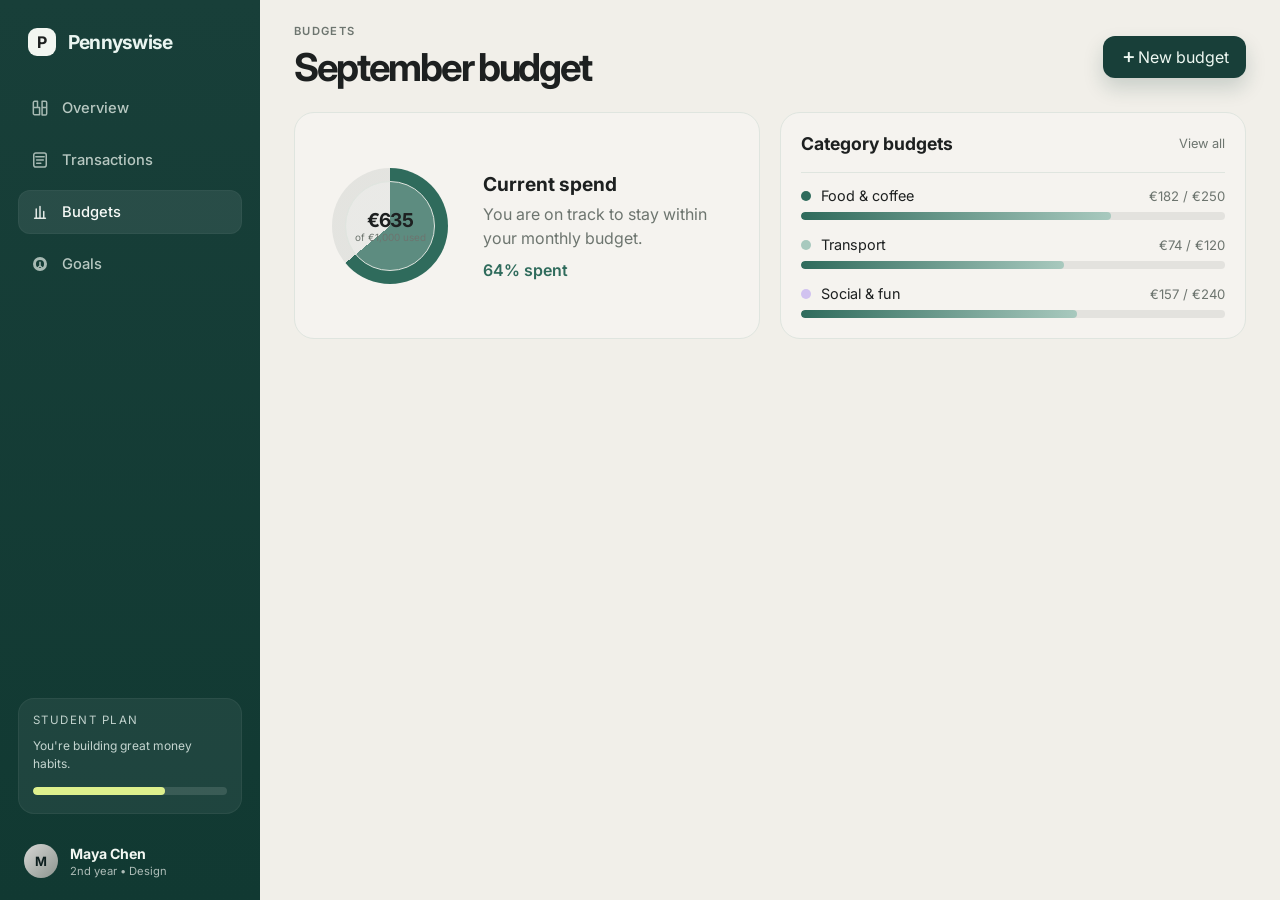
==== Frontend/budgets.html @ 99c9d6ce "Izveidoju budzets" ====
<!DOCTYPE html>
<html lang="en">
  <head>
    <meta charset="UTF-8" />
    <meta name="viewport" content="width=device-width, initial-scale=1.0" />
    <title>Pennyswise | Budgets</title>
    <link rel="preconnect" href="https://fonts.googleapis.com" />
    <link rel="preconnect" href="https://fonts.gstatic.com" crossorigin />
    <link href="https://fonts.googleapis.com/css2?family=Inter:wght@400;500;600;700;800&display=swap" rel="stylesheet" />
    <link rel="stylesheet" href="styles.css" />
  </head>
  <body>
    <div class="app-shell">
      <aside class="sidebar">
        <div class="brand-row">
          <div class="brand-mark">P</div>
          <span class="brand-name">Pennyswise</span>
        </div>

        <nav class="side-nav" aria-label="Sidebar navigation">
          <a class="nav-item" href="index.html">
            <span class="icon"><svg viewBox="0 0 24 24" aria-hidden="true"><path d="M4 11.5V5.5A1.5 1.5 0 0 1 5.5 4H9v7.5H4Zm0 0h7.5V20H5.5A1.5 1.5 0 0 1 4 18.5v-7Zm10.5 0V4H18.5A1.5 1.5 0 0 1 20 5.5v6h-5.5Zm0 0H20v7.5a1.5 1.5 0 0 1-1.5 1.5H14.5v-9Z"/></svg></span>
            <span>Overview</span>
          </a>
          <a class="nav-item" href="transactions.html">
            <span class="icon"><svg viewBox="0 0 24 24" aria-hidden="true"><path d="M7 3.5h10A2.5 2.5 0 0 1 19.5 6v12A2.5 2.5 0 0 1 17 20.5H7A2.5 2.5 0 0 1 4.5 18V6A2.5 2.5 0 0 1 7 3.5Zm0 4.5h10M8 12h8M8 16h5"/></svg></span>
            <span>Transactions</span>
          </a>
          <a class="nav-item active" href="budgets.html">
            <span class="icon"><svg viewBox="0 0 24 24" aria-hidden="true"><path d="M5.5 19.5h13M7.5 19.5V8.5m4.5 11V5.5m4.5 14v-8"/></svg></span>
            <span>Budgets</span>
          </a>
          <a class="nav-item" href="goals.html">
            <span class="icon"><svg viewBox="0 0 24 24" aria-hidden="true"><path d="M12 4.5a7.5 7.5 0 1 0 0 15a7.5 7.5 0 0 0 0-15Zm0 1.75a5.75 5.75 0 1 1 0 11.5a5.75 5.75 0 0 1 0-11.5Zm0 3.5v4.25m0 0l2.25 2.25m-2.25-2.25l-2.25 2.25"/></svg></span>
            <span>Goals</span>
          </a>
        </nav>

        <div class="plan-box">
          <div class="plan-label">STUDENT PLAN</div>
          <div class="plan-text">You're building great money habits.</div>
          <div class="plan-progress"><span></span></div>
        </div>

        <div class="profile-box">
          <div class="avatar">M</div>
          <div class="profile-meta">
            <strong>Maya Chen</strong>
            <span>2nd year • Design</span>
          </div>
        </div>
      </aside>

      <main class="main-panel inner-page">
        <header class="page-header">
          <div>
            <p class="eyebrow">Budgets</p>
            <h1>September budget</h1>
          </div>
          <button class="primary-button" type="button"><span class="button-icon plus-icon">+</span><span>New budget</span></button>
        </header>

        <section class="budget-grid">
          <article class="content-card budget-hero">
            <div class="donut-wrap">
              <div class="donut">
                <div class="donut-inner">
                  <strong>€635</strong>
                  <span>of €1,000 used</span>
                </div>
              </div>
            </div>
            <div class="budget-copy">
              <h2>Current spend</h2>
              <p>You are on track to stay within your monthly budget.</p>
              <span class="positive">64% spent</span>
            </div>
          </article>

          <article class="content-card">
            <div class="list-header">
              <h2>Category budgets</h2>
              <button class="link-button" type="button">View all</button>
            </div>

            <div class="budget-list vertical">
              <div class="budget-item line-item">
                <div class="item-label"><span class="dot food"></span><span>Food &amp; coffee</span></div>
                <span class="amount">€182 / €250</span>
              </div>
              <div class="progress-track"><span style="width: 73%"></span></div>

              <div class="budget-item line-item">
                <div class="item-label"><span class="dot transport"></span><span>Transport</span></div>
                <span class="amount">€74 / €120</span>
              </div>
              <div class="progress-track"><span style="width: 62%"></span></div>

              <div class="budget-item line-item">
                <div class="item-label"><span class="dot social"></span><span>Social &amp; fun</span></div>
                <span class="amount">€157 / €240</span>
              </div>
              <div class="progress-track"><span style="width: 65%"></span></div>
            </div>
          </article>
        </section>
      </main>
    </div>

    <script src="script.js"></script>
  </body>
</html>
---- Frontend/styles.css ----
:root {
  --page-bg: #f1efe9;
  --panel-bg: #f7f6f3;
  --panel-strong: #e5e6e2;
  --sidebar-bg: #183f39;
  --sidebar-bg-2: #113932;
  --card-soft: #eef5f1;
  --card-soft-2: #dde8e4;
  --primary: #2f6b5c;
  --primary-dark: #1d4e45;
  --text: #1d2020;
  --muted: #6d756f;
  --muted-2: #8d938f;
  --line: #dfe5df;
  --budget: #cfe0d8;
  --budget-strong: #2d7d68;
  --budget-soft: #a8c9be;
  --accent: #ddf08d;
  --white: #ffffff;
  --shadow: 0 18px 30px rgba(17, 28, 25, 0.06);
  --radius-xl: 26px;
  --radius-lg: 20px;
  --radius-md: 16px;
}

body.dark-mode {
  --page-bg: #121a1a;
  --panel-bg: #1b2523;
  --panel-strong: #25332e;
  --sidebar-bg: #122c29;
  --sidebar-bg-2: #0d2120;
  --card-soft: #1b2a28;
  --card-soft-2: #233c38;
  --primary: #4bb996;
  --primary-dark: #3b8d78;
  --text: #edf7f3;
  --muted: #b2c1bb;
  --muted-2: #9aa8a3;
  --line: #2e3a37;
  --budget: #2b574d;
  --budget-strong: #69d0ad;
  --budget-soft: #4fae8d;
  --accent: #d7ef6d;
  --white: #1c2725;
  --shadow: 0 18px 30px rgba(0, 0, 0, 0.2);
}

* {
  box-sizing: border-box;
}

html, body {
  margin: 0;
  min-height: 100%;
  font-family: "Inter", sans-serif;
  background: var(--page-bg);
  color: var(--text);
}

body {
  min-height: 100vh;
  margin: 0;
}

button {
  font: inherit;
}

.app-shell {
  width: 100%;
  min-height: 100vh;
  background: rgba(255, 255, 255, 0.18);
  border-radius: 0;
  box-shadow: none;
  display: flex;
  overflow: hidden;
  border: none;
}

.sidebar {
  width: 260px;
  background: linear-gradient(180deg, var(--sidebar-bg) 0%, var(--sidebar-bg-2) 100%);
  color: #e9f5f0;
  padding: 20px 18px 18px;
  display: flex;
  flex-direction: column;
}

.brand-row {
  display: flex;
  align-items: center;
  gap: 12px;
  padding: 8px 10px 22px;
}

.brand-mark {
  width: 28px;
  height: 28px;
  display: grid;
  place-items: center;
  border-radius: 9px;
  background: rgba(255,255,255,0.15);
  font-weight: 700;
  color: var(--text);
  background: #f2f6f1;
}

.brand-name {
  font-weight: 700;
  font-size: 1.2rem;
  letter-spacing: -0.04em;
}

.side-nav {
  display: flex;
  flex-direction: column;
  gap: 8px;
  margin-top: 8px;
}

.nav-item {
  border: 0;
  background: transparent;
  color: rgba(234, 243, 236, 0.76);
  display: flex;
  align-items: center;
  gap: 12px;
  padding: 12px 12px;
  border-radius: 12px;
  text-align: left;
  cursor: pointer;
  transition: 0.2s ease;
  font-size: 0.92rem;
  font-weight: 500;
  text-decoration: none;
}

.nav-item.active {
  background: rgba(255, 255, 255, 0.08);
  color: #f7faf7;
  box-shadow: inset 0 0 0 1px rgba(255,255,255,0.04);
}

.nav-item .icon {
  width: 20px;
  height: 20px;
  opacity: 0.9;
}

.nav-item svg {
  width: 100%;
  height: 100%;
  stroke: currentColor;
  stroke-width: 1.8;
  fill: none;
  stroke-linecap: round;
  stroke-linejoin: round;
}

.plan-box {
  margin-top: auto;
  background: rgba(255,255,255,0.06);
  border-radius: 16px;
  padding: 14px 14px 18px;
  border: 1px solid rgba(255,255,255,0.05);
}

.plan-label {
  font-size: 0.72rem;
  letter-spacing: 0.13em;
  opacity: 0.8;
  margin-bottom: 10px;
}

.plan-text {
  font-size: 0.75rem;
  line-height: 1.5;
  opacity: 0.82;
}

.plan-progress {
  height: 8px;
  border-radius: 999px;
  background: rgba(255,255,255,0.12);
  position: relative;
  overflow: hidden;
  margin-top: 14px;
}

.plan-progress span {
  position: absolute;
  inset: 0 auto 0 0;
  width: 68%;
  background: var(--accent);
  border-radius: inherit;
}

.profile-box {
  display: flex;
  align-items: center;
  gap: 12px;
  margin-top: 18px;
  padding: 12px 6px 4px;
}

.avatar {
  width: 34px;
  height: 34px;
  border-radius: 50%;
  background: linear-gradient(135deg, #d7d7d5, #8b948e);
  display: grid;
  place-items: center;
  color: #0d1f1f;
  font-weight: 700;
  font-size: 0.8rem;
}

.profile-meta {
  display: flex;
  flex-direction: column;
  gap: 2px;
}

.profile-meta strong {
  font-size: 0.88rem;
  color: #f3f8f3;
}

.profile-meta span {
  font-size: 0.7rem;
  color: rgba(240, 244, 240, 0.7);
}

.main-panel {
  flex: 1;
  background: var(--page-bg);
  padding: 30px 34px 28px;
  min-width: 0;
}

.topbar {
  display: flex;
  align-items: flex-start;
  justify-content: space-between;
  gap: 16px;
  margin-bottom: 28px;
}

.topbar h1 {
  margin: 0;
  font-size: clamp(2rem, 2.5vw, 3rem);
  line-height: 1.1;
  letter-spacing: -0.06em;
  font-weight: 700;
}

.topbar p {
  margin: 8px 0 0;
  color: var(--muted);
  font-size: 0.96rem;
}

.toolbar {
  display: flex;
  align-items: center;
  gap: 12px;
  margin-top: 8px;
}

.ghost-button,
.primary-button,
.link-button,
.period-toggle {
  border: 1px solid var(--line);
  background: rgba(255,255,255,0.3);
  color: var(--text);
  border-radius: 12px;
  padding: 10px 16px;
  cursor: pointer;
  transition: 0.2s ease;
}

.primary-button {
  background: var(--sidebar-bg);
  color: #eef8f2;
  border-color: transparent;
  box-shadow: 0 10px 20px rgba(24, 63, 57, 0.18);
}

.ghost-button {
  display: inline-flex;
  align-items: center;
  gap: 8px;
  background: rgba(255,255,255,0.22);
}

.button-icon {
  width: 18px;
  height: 18px;
  display: inline-flex;
  align-items: center;
  justify-content: center;
}

.button-icon svg {
  width: 16px;
  height: 16px;
  stroke: currentColor;
  stroke-width: 1.8;
  fill: none;
  stroke-linecap: round;
  stroke-linejoin: round;
}

.plus-icon {
  font-size: 1.3rem;
  line-height: 1;
  font-weight: 500;
}

.stats-grid {
  display: grid;
  grid-template-columns: 1.82fr 1fr 1fr 1fr;
  gap: 18px;
  margin-bottom: 24px;
}

.stat-card,
.panel,
.activity-card {
  background: rgba(255,255,255,0.26);
  border: 1px solid var(--line);
  border-radius: var(--radius-lg);
  box-shadow: 0 1px 0 rgba(17, 17, 17, 0.02);
}

.stat-card {
  padding: 20px 20px 18px;
  min-height: 126px;
  display: flex;
  flex-direction: column;
  justify-content: center;
}

.featured {
  background: linear-gradient(180deg, #183f39, #153833);
  color: #edf8f3;
  border-color: transparent;
}

.card-header-line {
  display: flex;
  align-items: center;
  justify-content: space-between;
  margin-bottom: 10px;
}

.mini-icon {
  width: 24px;
  height: 24px;
  display: grid;
  place-items: center;
  background: rgba(18, 48, 44, 0.04);
  border-radius: 8px;
  color: var(--text);
  font-size: 1rem;
}

.featured .mini-icon {
  background: rgba(255,255,255,0.08);
  color: #edf8f3;
}

.stat-label {
  color: var(--muted);
  font-size: 0.94rem;
  margin-bottom: 8px;
}

.featured .stat-label {
  color: rgba(232, 242, 238, 0.8);
}

.stat-value {
  font-size: clamp(1.8rem, 2vw, 2.8rem);
  font-weight: 700;
  letter-spacing: -0.06em;
  line-height: 1.2;
  margin-bottom: 8px;
}

.stat-value.small {
  font-size: clamp(1.5rem, 1.8vw, 2.1rem);
}

.stat-footnote {
  display: flex;
  align-items: center;
  gap: 8px;
  font-size: 0.78rem;
  color: var(--muted);
}

.featured .stat-footnote {
  color: rgba(233, 246, 238, 0.8);
}

.up-arrow {
  font-size: 0.86rem;
}

.positive {
  color: var(--primary);
  font-weight: 600;
}

.neutral {
  color: var(--muted);
}

.bottom-grid {
  display: grid;
  grid-template-columns: 1.95fr 1fr;
  gap: 22px;
  margin-bottom: 22px;
}

.panel {
  padding: 18px 18px 12px;
  min-height: 300px;
}

.panel-head {
  display: flex;
  align-items: center;
  justify-content: space-between;
  gap: 12px;
  margin-bottom: 14px;
}

.panel-head h2 {
  margin: 0;
  font-size: 1.05rem;
  letter-spacing: -0.04em;
}

.panel-head span {
  display: block;
  margin-top: 5px;
  font-size: 0.74rem;
  color: var(--muted-2);
}

.period-toggle {
  background: rgba(255,255,255,0.12);
  border-color: var(--line);
  padding: 8px 12px;
  font-size: 0.8rem;
  color: var(--muted);
}

.bars {
  height: 220px;
  display: flex;
  align-items: flex-end;
  justify-content: space-between;
  gap: 14px;
  padding: 24px 10px 10px;
  border-radius: 14px;
  background: linear-gradient(180deg, rgba(255,255,255,0.04), rgba(255,255,255,0));
}

.bar-group {
  display: flex;
  flex: 1;
  flex-direction: column;
  align-items: center;
  justify-content: flex-end;
  gap: 12px;
  height: 100%;
}

.bar {
  width: 100%;

  border-radius: 9px 9px 0 0;
  background: rgba(70, 120, 100, 0.18);
  min-height: 18px;
}

.bar-group.active .bar {
  background: var(--primary);
}

.bar-group span {
  font-size: 0.7rem;
  color: var(--muted);
}

.compact {
  margin-bottom: 18px;
}

.link-button {
  background: transparent;
  border: none;
  color: var(--muted);
  padding: 0;
  font-size: 0.8rem;
}

.budget-summary {
  display: flex;
  align-items: center;
  justify-content: center;
  gap: 18px;
  margin-top: 6px;
  margin-bottom: 18px;
}

.donut-wrap {
  display: flex;
  align-items: center;
  justify-content: center;
  width: 150px;
  height: 150px;
}

.donut {
  position: relative;
  width: 116px;
  height: 116px;
  border-radius: 50%;
  background: conic-gradient(var(--primary) 0 64%, rgba(20, 47, 44, 0.08) 64% 100%);
  display: grid;
  place-items: center;
}

.donut::before {
  content: "";
  position: absolute;
  inset: 13px;
  background: rgba(255,255,255,0.22);
  border-radius: 50%;
  border: 1px solid var(--line);
}

.donut-inner {
  position: relative;
  z-index: 1;
  display: flex;
  flex-direction: column;
  align-items: center;
  justify-content: center;
  text-align: center;
  color: var(--text);
}

.donut-inner strong {
  font-size: 1.2rem;
  letter-spacing: -0.05em;
}

.donut-inner span {
  font-size: 0.62rem;
  color: var(--muted);
 
  line-height: 1.2;
}

.budget-percent {
  font-size: 0.9rem;
  color: var(--muted);
  margin-left: -4px;
}

.budget-list {
  display: flex;
  flex-direction: column;
  gap: 14px;
  padding-top: 6px;
  margin-top: 10px;
  border-top: 1px solid var(--line);
}

.budget-item {
  display: flex;
  align-items: center;
  justify-content: space-between;
  gap: 8px;
  font-size: 0.9rem;
}

.item-label {
  display: flex;
  align-items: center;
  gap: 10px;
  color: var(--text);
}

.dot {
  width: 10px;
  height: 10px;
  border-radius: 50%;
  display: inline-block;
}

.dot.food {
  background: var(--primary);
}

.dot.transport {
  background: var(--budget-soft);
}

.amount {
  color: var(--muted);
  font-size: 0.82rem;
}

.activity-card {
  padding: 20px 20px 6px;
}

.activity-list {
  display: flex;
  flex-direction: column;
  gap: 12px;
  padding-top: 6px;
}

.activity-row {
  display: flex;
  align-items: center;
  justify-content: space-between;
  gap: 12px;
  padding: 8px 0;
  border-bottom: 1px solid rgba(19, 22, 20, 0.04);
}

.activity-info {
  display: flex;
  align-items: center;
  gap: 12px;
}

.activity-icon {
  width: 34px;
  height: 34px;
  display: grid;
  place-items: center;
  border-radius: 10px;
  font-size: 0.86rem;
  font-weight: 600;
  color: #1d2e2a;
}

.activity-icon.purple {
  background: #efe5f9;
}

.activity-icon.beige {
  background: #f5efe0;
}

.activity-icon.blue {
  background: #dfeaf6;
}

.title {
  font-size: 0.98rem;
  font-weight: 600;
}

.meta {
  font-size: 0.74rem;
  color: var(--muted);
  margin-top: 4px;
}

.amount.negative {
  color: var(--text);
  font-weight: 600;
}

.amount.positive {
  color: var(--primary);
  font-weight: 600;
}

.inner-page {
  padding-top: 24px;
}

.page-header {
  display: flex;
  align-items: center;
  justify-content: space-between;
  gap: 16px;
  margin-bottom: 22px;
}

.eyebrow {
  margin: 0 0 6px;
  text-transform: uppercase;
  letter-spacing: 0.12em;
  color: var(--muted);
  font-weight: 600;
  font-size: 0.7rem;
}

.page-header h1 {
  margin: 0;
  font-size: clamp(2rem, 3vw, 2.7rem);
  letter-spacing: -0.06em;
}

.page-summary-grid,
.goal-grid,
.budget-grid {
  display: grid;
  gap: 20px;
  margin-bottom: 22px;
}

.page-summary-grid {
  grid-template-columns: repeat(3, minmax(0, 1fr));
}

.goal-grid,
.budget-grid {
  grid-template-columns: repeat(2, minmax(0, 1fr));
}

.mini-stat-card,
.content-card {
  background: rgba(255,255,255,0.26);
  border: 1px solid var(--line);
  border-radius: 20px;
  padding: 18px 20px;
}

.mini-stat-card {
  display: flex;
  flex-direction: column;
  gap: 8px;
}

.mini-label {
  color: var(--muted);
  font-size: 0.8rem;
}

.mini-stat-card strong {
  font-size: 1.8rem;
  letter-spacing: -0.06em;
}

.mini-stat-card small {
  font-size: 0.75rem;
}

.content-card {
  padding: 20px;
}

.list-header {
  display: flex;
  align-items: center;
  justify-content: space-between;
  margin-bottom: 18px;
}

.list-header h2 {
  margin: 0;
  font-size: 1.1rem;
}

.transaction-list {
  display: flex;
  flex-direction: column;
  gap: 12px;
}

.transaction-row {
  display: flex;
  align-items: center;
  justify-content: space-between;
  gap: 14px;
  padding: 12px 0;
  border-bottom: 1px solid rgba(20, 25, 23, 0.05);
}

.transaction-main {
  display: flex;
  align-items: center;
  gap: 12px;
}

.transaction-side {
  display: flex;
  flex-direction: column;
  align-items: flex-end;
  gap: 4px;
}

.budget-hero {
  display: flex;
  align-items: center;
  gap: 18px;
}

.budget-copy {
  flex: 1;
}

.budget-copy h2 {
  margin: 0 0 6px;
  font-size: 1.2rem;
}

.budget-copy p {
  margin: 0 0 10px;
  color: var(--muted);
  line-height: 1.5;
}

.line-item {
  padding: 0;
  border: none;
  margin-top: 8px;
}

.vertical {
  gap: 8px;
}

.progress-track {
  width: 100%;
  height: 8px;
  border-radius: 999px;
  background: rgba(17, 36, 31, 0.08);
  overflow: hidden;
}

.progress-track span {
  display: block;
  height: 100%;
  border-radius: inherit;
  background: linear-gradient(90deg, var(--primary), var(--budget-soft));
}

.dot.social {
  background: #d1c2f0;
}

.goal-card {
  display: flex;
  flex-direction: column;
  gap: 12px;
}

.goal-top {
  display: flex;
  align-items: center;
  justify-content: space-between;
  gap: 12px;
}

.goal-top strong {
  font-size: 1.5rem;
  letter-spacing: -0.06em;
}

.goal-tag {
  display: inline-flex;
  align-items: center;
  padding: 7px 10px;
  border-radius: 999px;
  font-size: 0.7rem;
  font-weight: 600;
}

.goal-tag.green {
  background: rgba(47, 107, 92, 0.12);
  color: var(--primary);
}

.goal-tag.blue {
  background: rgba(88, 122, 246, 0.12);
  color: #4969db;
}

.goal-tag.orange {
  background: rgba(228, 153, 71, 0.12);
  color: #a26114;
}

.goal-card h3 {
  margin: 0;
  font-size: 1.2rem;
}

.goal-card p {
  margin: 0;
  color: var(--muted);
}

.goal-meta {
  display: flex;
  justify-content: space-between;
  gap: 12px;
  color: var(--muted);
  font-size: 0.75rem;
}

@media (max-width: 980px) {
  .page-summary-grid,
  .goal-grid,
  .budget-grid {
    grid-template-columns: 1fr;
  }

  .page-header,
  .budget-hero {
    flex-direction: column;
    align-items: flex-start;
  }
}
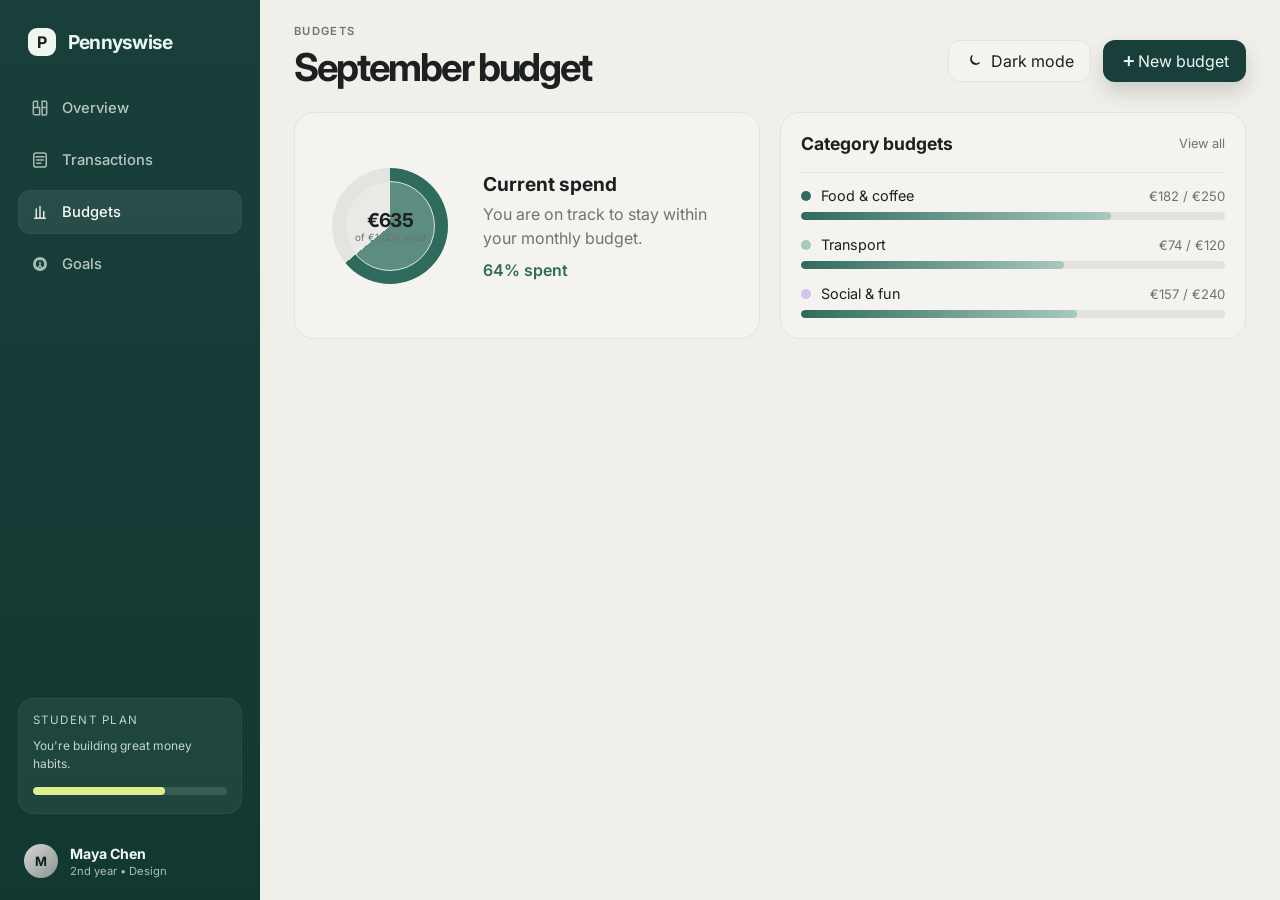
==== commit 00a8d603: "pievienoju visam lapam dark mode" ====
--- a/Frontend/budgets.html
+++ b/Frontend/budgets.html
@@ -57,7 +57,15 @@
             <p class="eyebrow">Budgets</p>
             <h1>September budget</h1>
           </div>
-          <button class="primary-button" type="button"><span class="button-icon plus-icon">+</span><span>New budget</span></button>
+          <div class="toolbar">
+            <button class="ghost-button" id="themeToggle" type="button">
+              <span class="button-icon">
+                <svg viewBox="0 0 24 24" aria-hidden="true"><path d="M20 14.75A7.75 7.75 0 0 1 9.25 4a7.6 7.6 0 0 0 10.75 10.75Z"/></svg>
+              </span>
+              <span>Dark mode</span>
+            </button>
+            <button class="primary-button" type="button"><span class="button-icon plus-icon">+</span><span>New budget</span></button>
+          </div>
         </header>
 
         <section class="budget-grid">
